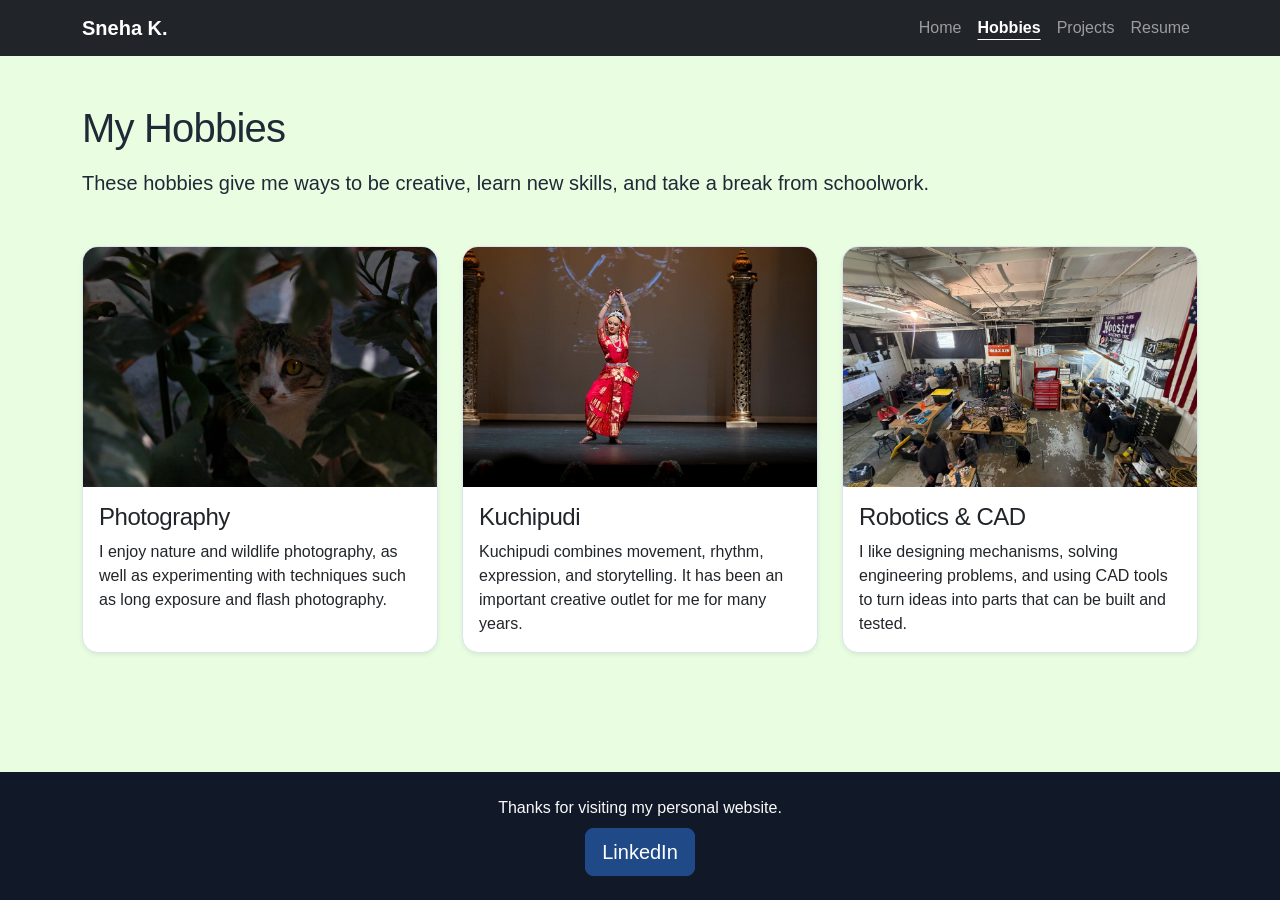
==== hobbies.html @ 3bcb299e "pleeease" ====
<!DOCTYPE html>
<html lang="en">
<head>
  <meta charset="utf-8">
  <meta name="viewport" content="width=device-width, initial-scale=1">
  <title>Hobbies | Sneha K.</title>
  <link href="https://cdn.jsdelivr.net/npm/bootstrap@5.3.2/dist/css/bootstrap.min.css" rel="stylesheet"
        integrity="sha384-T3c6CoIi6uLrA9TneNEoa7RxnatzjcDSCmG1MXxSR1GAsXEV/Dwwykc2MPK8M2HN"
        crossorigin="anonymous">
  <link rel="stylesheet" href="../resources/css/styles.css">
</head>
<body class="d-flex flex-column min-vh-100">

<header>
  <nav class="navbar navbar-expand-lg navbar-dark bg-dark" aria-label="Main navigation">
    <div class="container">
      <a class="navbar-brand fw-bold" href="home.html">Sneha K.</a>
      <button class="navbar-toggler" type="button" data-bs-toggle="collapse"
              data-bs-target="#mainNavbar" aria-controls="mainNavbar"
              aria-expanded="false" aria-label="Toggle navigation">
        <span class="navbar-toggler-icon"></span>
      </button>
      <div class="collapse navbar-collapse" id="mainNavbar">
        <ul class="navbar-nav ms-auto">
          <li class="nav-item"><a class="nav-link" href="home.html">Home</a></li>
          <li class="nav-item"><a class="nav-link" href="hobbies.html" aria-current="page">Hobbies</a></li>
          <li class="nav-item"><a class="nav-link" href="projects.html">Projects</a></li>
          <li class="nav-item"><a class="nav-link" href="resume.html">Resume</a></li>
        </ul>
      </div>
    </div>
  </nav>
</header>

<main class="py-5">
  <section class="container">
    <h1 class="mb-3">My Hobbies</h1>
    <p class="lead mb-5">
      These hobbies give me ways to be creative, learn new skills, and take a break
      from schoolwork.
    </p>

    <div class="row g-4">
      <div class="col-12 col-md-6 col-lg-4">
        <article class="card hobby-card h-100 shadow-sm">
          <img src="../resources/img/photography.jpg"
               class="card-img-top hobby-image"
               alt="A nature photograph taken outdoors">
          <div class="card-body">
            <h2 class="h4 card-title">Photography</h2>
            <p class="card-text">
              I enjoy nature and wildlife photography, as well as experimenting
              with techniques such as long exposure and flash photography.
            </p>
          </div>
        </article>
      </div>

      <div class="col-12 col-md-6 col-lg-4">
        <article class="card hobby-card h-100 shadow-sm">
          <img src="../resources/img/kuchipudi.jpg"
               class="card-img-top hobby-image"
               alt="A Kuchipudi classical dance performance">
          <div class="card-body">
            <h2 class="h4 card-title">Kuchipudi</h2>
            <p class="card-text">
              Kuchipudi combines movement, rhythm, expression, and storytelling.
              It has been an important creative outlet for me for many years.
            </p>
          </div>
        </article>
      </div>

      <div class="col-12 col-md-6 col-lg-4">
        <article class="card hobby-card h-100 shadow-sm">
          <img src="../resources/img/robotics.jpg"
               class="card-img-top hobby-image"
               alt="A student-designed competition robot">
          <div class="card-body">
            <h2 class="h4 card-title">Robotics & CAD</h2>
            <p class="card-text">
              I like designing mechanisms, solving engineering problems, and using
              CAD tools to turn ideas into parts that can be built and tested.
            </p>
          </div>
        </article>
      </div>
    </div>
  </section>
</main>

<footer class="site-footer mt-auto py-4">
  <div class="container text-center">
    <p class="mb-2">Thanks for visiting my personal website.</p>
    <a class="btn btn-primary btn-lg" href="https://linkedin.com/in/sneha-kopparapu-8bb622286">LinkedIn</a>
  </div>
</footer>

<script src="https://cdn.jsdelivr.net/npm/bootstrap@5.3.2/dist/js/bootstrap.bundle.min.js"
        integrity="sha384-C6RzsynM9kWDrMNeT87bh95OGNyZPhcTNXj1NW7RuBCsyN/o0jlpcV8Qyq46cDfL"
        crossorigin="anonymous"></script>
</body>
</html>
---- resources/css/styles.css ----
/* ELEMENT SELECTOR: applies custom typography and colors to the body element. */
body {
  font-family: Arial, Helvetica, sans-serif;
  color: #1f2937;
  background-color: #E9FEE1;
}

/* Element selector */
h1,
h2,
h3 {
  letter-spacing: -0.02em;
}

/* CLASS SELECTOR + custom colors */
.hero-section {
  background: linear-gradient(135deg, #eef5ff, #f8fbff);
}

/* CLASS SELECTOR + margin, padding, border radius, and shadow */
.hobby-card {
  margin: 0;
  border: 1px solid #dbe4f0;
  border-radius: 1rem;
  overflow: hidden;
  transition: transform 0.2s ease, box-shadow 0.2s ease;
}

.hobby-card:hover {
  transform: translateY(-4px);
  box-shadow: 0 0.75rem 1.5rem rgba(0, 0, 0, 0.12) !important;
}

/* Image sizing keeps cards visually consistent. */
.hobby-image {
  width: 100%;
  height: 240px;
  object-fit: cover;
}

.project-image {
  width: 100%;
  max-height: 220px;
  object-fit: cover;
}

.profile-image {
  width: min(320px, 80vw);
  aspect-ratio: 1 / 1;
  object-fit: cover;
  border: 6px solid #ffffff;
}

.resume-container {
  max-width: 1000px;
}

.resume-section {
  padding-bottom: 0.5rem;
  border-bottom: 1px solid #e5e7eb;
}

.resume-sidebar {
  background-color: #f3f7fb;
}

/* BOOTSTRAP OVERRIDE:
   Bootstrap's .btn-primary normally uses its default blue. This rule changes it. */
.btn-primary {
  --bs-btn-bg: #204a87;
  --bs-btn-border-color: #204a87;
  --bs-btn-hover-bg: #173a6b;
  --bs-btn-hover-border-color: #173a6b;
}

/* Another small Bootstrap override for the active/current nav link. */
.navbar .nav-link[aria-current="page"] {
  color: #ffffff;
  font-weight: 700;
  text-decoration: underline;
  text-underline-offset: 0.35rem;
}

.site-footer {
  margin-top: 3rem;
  padding: 1.25rem;
  background-color: #111827;
  color: #f9fafb;
}

.footer-link {
  color: #cfe2ff;
}

.footer-link:hover,
.footer-link:focus {
  color: #ffffff;
}

/* Responsive adjustment for small screens. */
@media (max-width: 576px) {
  .hero-section {
    text-align: center;
  }

  .hobby-image {
    height: 210px;
  }
}
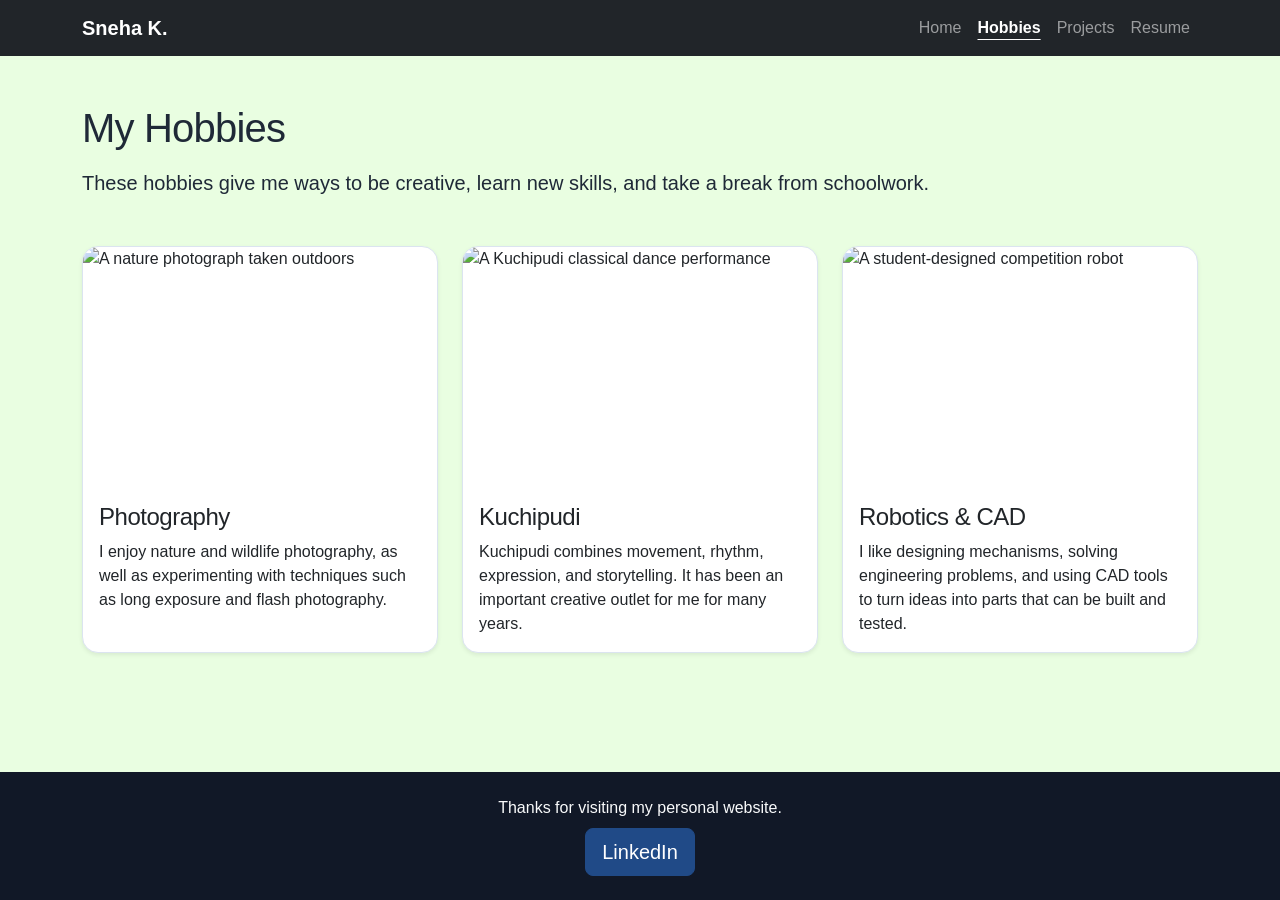
==== commit 4fc4ea5b: "i swear" ====
--- a/hobbies.html
+++ b/hobbies.html
@@ -14,7 +14,7 @@
 <header>
   <nav class="navbar navbar-expand-lg navbar-dark bg-dark" aria-label="Main navigation">
     <div class="container">
-      <a class="navbar-brand fw-bold" href="home.html">Sneha K.</a>
+      <a class="navbar-brand fw-bold" href="index.html">Sneha K.</a>
       <button class="navbar-toggler" type="button" data-bs-toggle="collapse"
               data-bs-target="#mainNavbar" aria-controls="mainNavbar"
               aria-expanded="false" aria-label="Toggle navigation">
@@ -22,7 +22,7 @@
       </button>
       <div class="collapse navbar-collapse" id="mainNavbar">
         <ul class="navbar-nav ms-auto">
-          <li class="nav-item"><a class="nav-link" href="home.html">Home</a></li>
+          <li class="nav-item"><a class="nav-link" href="index.html">Home</a></li>
           <li class="nav-item"><a class="nav-link" href="hobbies.html" aria-current="page">Hobbies</a></li>
           <li class="nav-item"><a class="nav-link" href="projects.html">Projects</a></li>
           <li class="nav-item"><a class="nav-link" href="resume.html">Resume</a></li>
@@ -43,7 +43,7 @@
     <div class="row g-4">
       <div class="col-12 col-md-6 col-lg-4">
         <article class="card hobby-card h-100 shadow-sm">
-          <img src="../resources/img/photography.jpg"
+          <img src="../SnehaPersonalWebsite.github.io/resources/img/photography.jpg"
                class="card-img-top hobby-image"
                alt="A nature photograph taken outdoors">
           <div class="card-body">
@@ -58,7 +58,7 @@
 
       <div class="col-12 col-md-6 col-lg-4">
         <article class="card hobby-card h-100 shadow-sm">
-          <img src="../resources/img/kuchipudi.jpg"
+          <img src="../SnehaPersonalWebsite.github.io/resources/img/kuchipudi.jpg"
                class="card-img-top hobby-image"
                alt="A Kuchipudi classical dance performance">
           <div class="card-body">
@@ -73,7 +73,7 @@
 
       <div class="col-12 col-md-6 col-lg-4">
         <article class="card hobby-card h-100 shadow-sm">
-          <img src="../resources/img/robotics.jpg"
+          <img src="../SnehaPersonalWebsite.github.io/resources/img/robotics.jpg"
                class="card-img-top hobby-image"
                alt="A student-designed competition robot">
           <div class="card-body">
